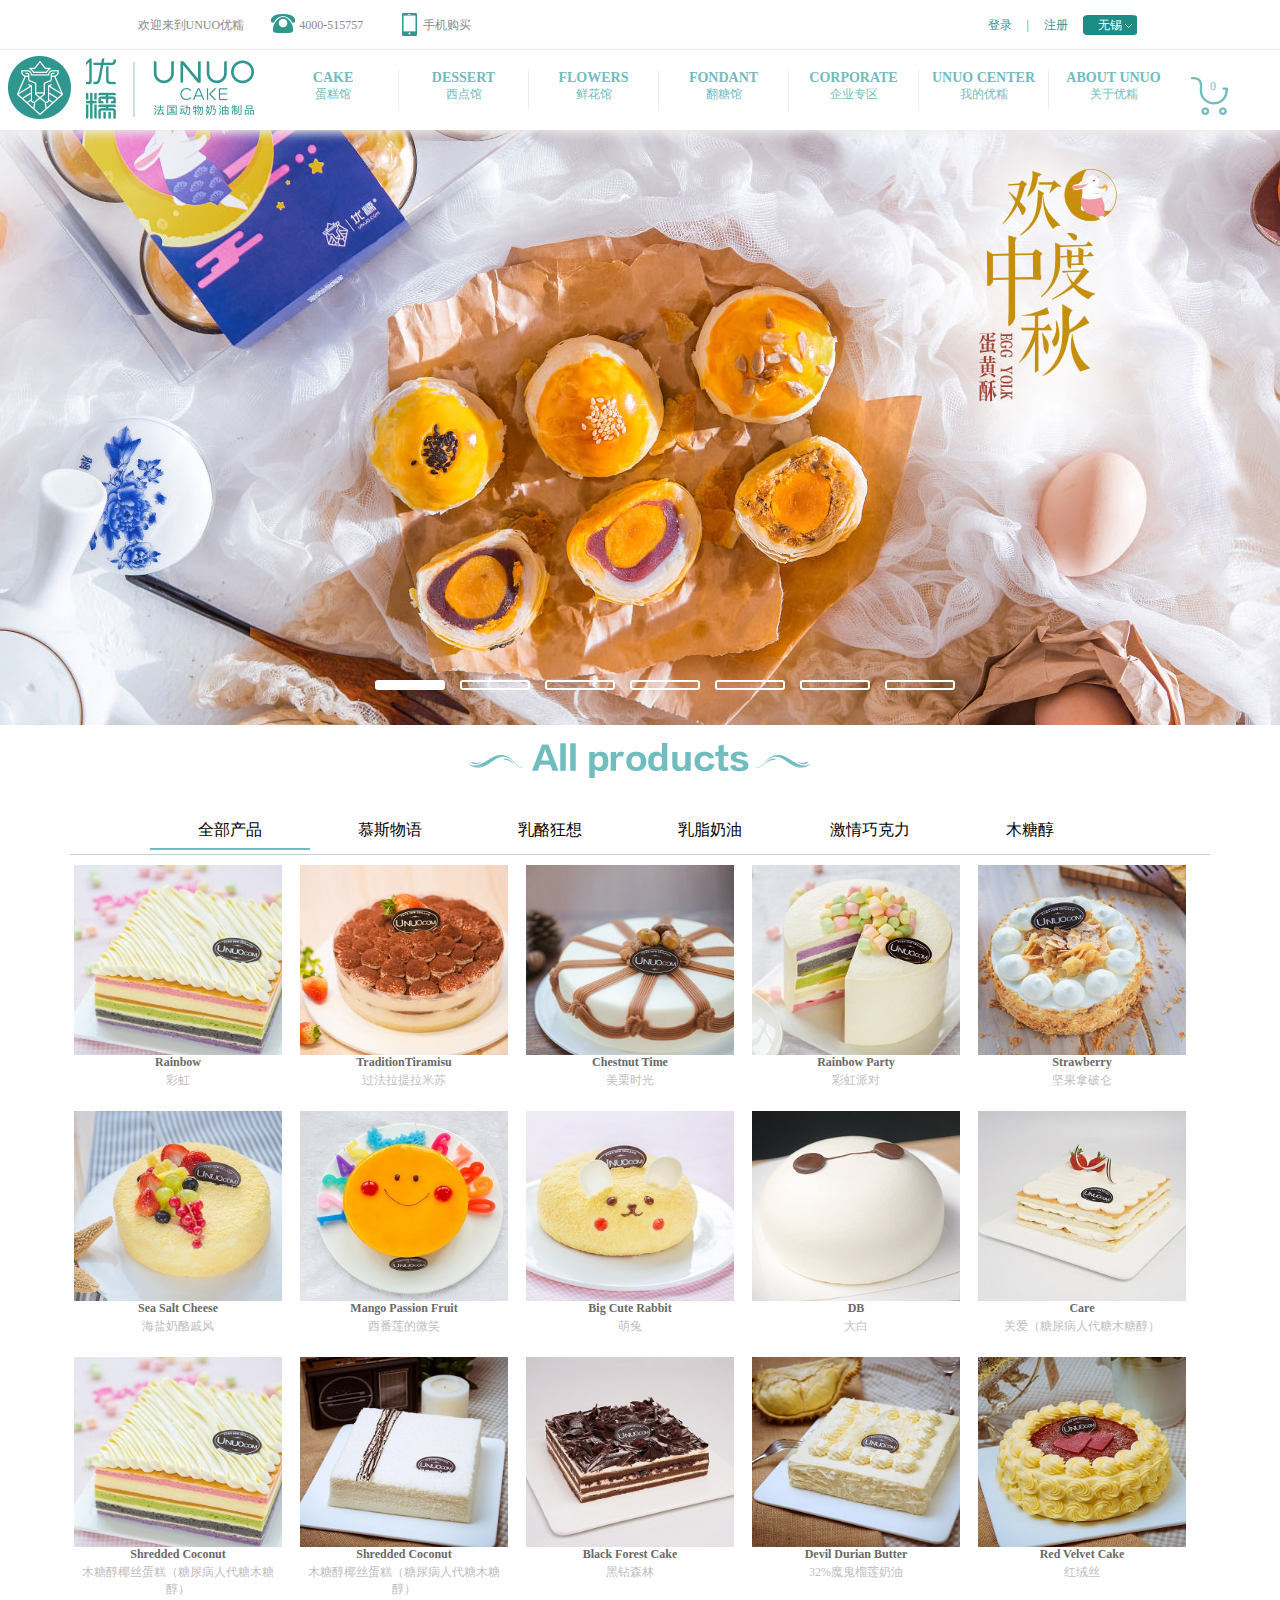
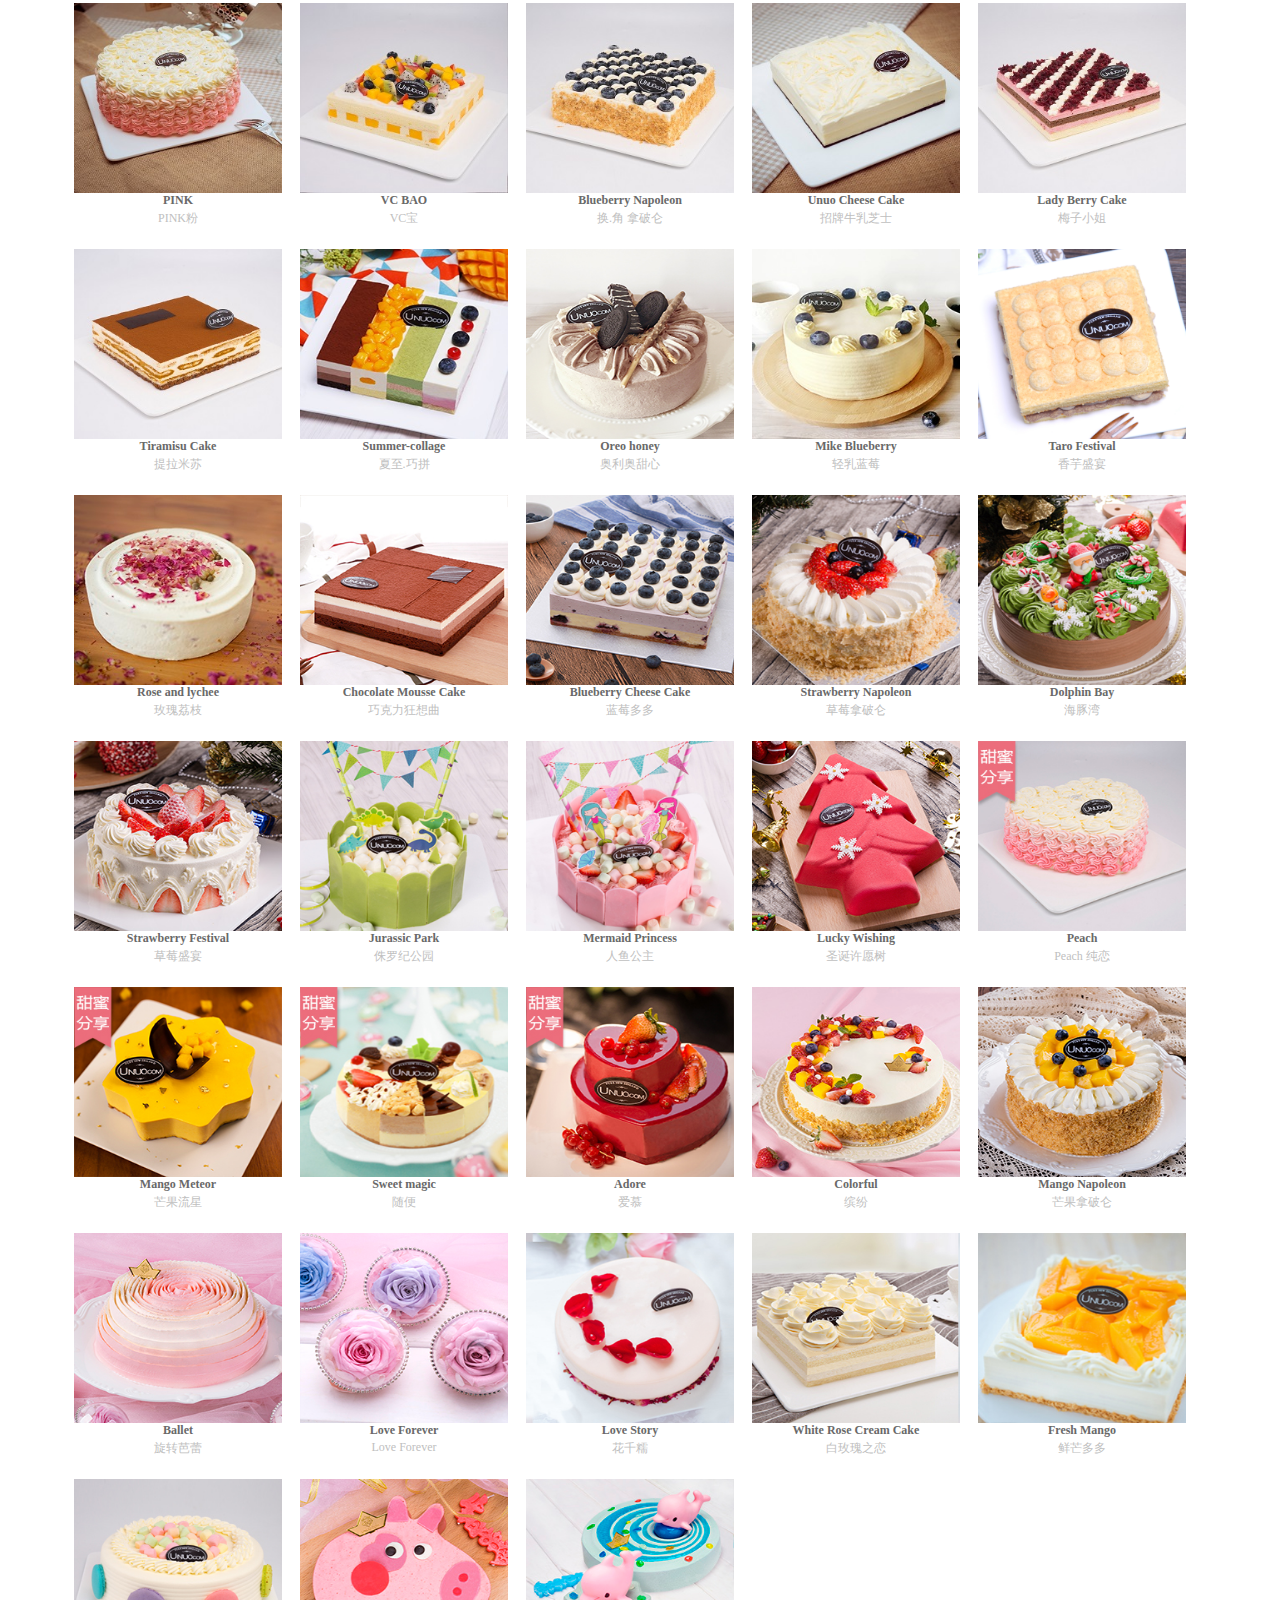
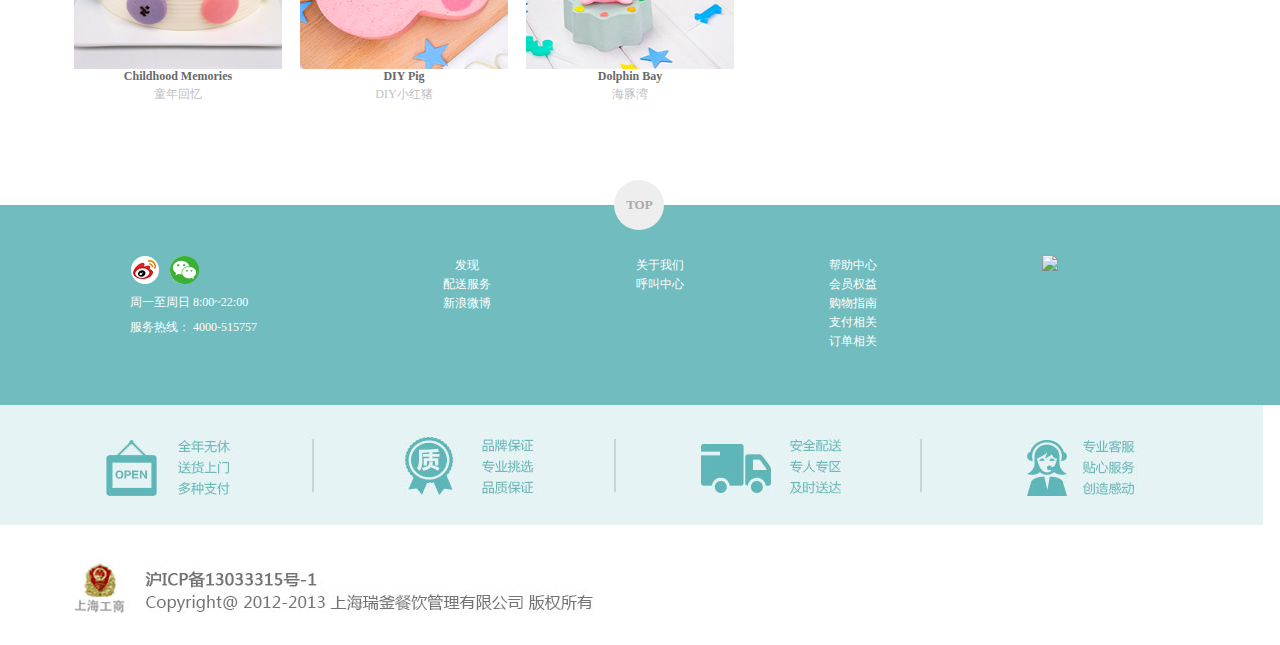
==== html/index.html @ 5b23b8e5 "第一次提交" ====
<!DOCTYPE html>
<html>
	<head>
		<meta charset="utf-8" />
		<title></title>
		<link rel="stylesheet" type="text/css" href="../css/head.css"/>
		<link rel="stylesheet" type="text/css" href="../css/foot.css"/>
		<link rel="stylesheet" type="text/css" href="../css/index.css"/>
		<script src="../lib/require.js" data-main = "../js/index"></script>
	</head>
	<body>
		<!--进入页面-->
		
	<div class="showdo"></div>
	<div id="addcart">
		
	</div>
		<div id="shadow">
			<div class="content">
				<div><img src="../img/index/area_logo.png"/></div>
				<h4>欢迎来到UNUO官网商城</h4>
				<p>请选择城市</p>
				<ul>
					<li>无锡</li>
					<li>常州</li>
					<li>苏州</li>
				</ul>
			</div>
		</div>
		<!--加载头部-->	
		<div class="header"></div>
		<!--轮播图-->
		<div id="slider">
			<ul class="cimg">
				<li><a href="##"><img src="../img/index/150486097592657.jpg"/></a></li>
				<li><a href="##"><img src="../img/index/148532639971562.jpg"/></a></li>
				<li><a href="##"><img src="../img/index/149708135906036.jpg"/></a></li>
				<li><a href="##"><img src="../img/index/148911389766988.jpg"/></a></li>
				<li><a href="##"><img src="../img/index/150460140266092.jpg"/></a></li>
				<li><a href="##"><img src="../img/index/149568120107261.jpg"/></a></li>
				<li><a href="##"><img src="../img/index/147263652977442.jpg"/></a></li>
			</ul>
			<div class="sli_btn">
				<span class="sli_color"></span>
				<span></span>
				<span></span>
				<span></span>
				<span></span>
				<span></span>
				<span></span>
			</div>
		</div>
		
		<!--头部结束-->
		<div id="headbont">
			<div class="cimg">
				<img src="../img/index/title_01 (1).png"/>
			</div>
			<ul id='top_list'>
				<li class="top_btn"><a href="##">全部产品</a></li>
				<li><a href="##">慕斯物语</a></li>
				<li><a href="##">乳酪狂想</a></li>
				<li><a href="##">乳脂奶油</a></li>
				<li><a href="##">激情巧克力</a></li>
				<li><a href="##">木糖醇</a></li>
			</ul>
		</div>
		
		<div id="main">
			<ul id='main_cont'>
						
			</ul>
		</div>
	<!--底部图片-->	
	<div id="btn_img"></div>
		<div class="footer"></div>		
	</body>
</html>
---- css/head.css ----
@charset "UTF-8";
* { margin: 0; padding: 0; box-sizing: border-box; }

li { list-style: none; }

a { text-decoration: none; }

.ouet { position: relative; }

.head { position: fixed; width: 100%; height: 130px; top: 0; left: 0; background: white; z-index: 9; }

header { height: 50px; border-bottom: 1px solid #eee; }
header .cont { width: 1005px; height: 50px; margin: 0 auto; }
header .cont .left { width: 350px; height: 50px; text-align: center; line-height: 50px; color: #8a8a8a; font-size: 12px; float: left; }
header .cont .left li { float: left; }
header .cont .left li:nth-child(2) { margin-left: 25px; width: 30px; height: 50px; background: url(../img/index/icon.png) no-repeat left center; background-position: -102px 0px; }
header .cont .left li:nth-child(4) { margin-left: 30px; width: 30px; height: 50px; background: url(../img/index/icon.png) no-repeat left center; background-position: -74px 0px; }
header .cont .left li:nth-child(5):hover img { display: block; }
header .cont .left li:nth-child(5) img { display: none; position: absolute; }
header .cont .right { width: 170px; height: 50px; text-align: center; line-height: 50px; font-size: 12px; color: #30978f; float: right; }
header .cont .right a { color: #30978f; }
header .cont .right li { margin-left: 15px; float: left; }
header .cont .right li:nth-child(4) { position: relative; }
header .cont .right li:nth-child(4) #ear { height: 20px; border-radius: 10%; color: white; width: 54px; background: url(../img/index/area_bg.png); margin-top: 15px; line-height: 20px; }
header .cont .right li:nth-child(4) #ear span { padding: 20px; background: url(../img/index/icon.png) no-repeat; }
header .cont .right li:nth-child(4) .list-cont { position: absolute; top: 40px; left: -14px; width: 200px; height: 80px; border: 1px solid #30978F; box-shadow: 0px 0px 10px #30978F; background: white; color: #8e6a55; display: none; }
header .cont .right li:nth-child(4) .list-cont p { height: 30px; }
header .cont .right li:nth-child(4) .list-cont em { margin: 20px; }

/*瀵艰埅*/
.head nav { height: 80px; box-shadow: 0px 3px 10px #eee; margin-bottom: 0px; width: 100%; }
.head nav .log { float: left; margin-top: 5px; }
.head nav #navcont { width: 1300px; }
.head nav ul { width: 920px; height: 80px; float: left; }
.head nav ul li { width: 130px; height: 80px; float: left; }
.head nav ul li a { margin-top: 20px; width: 130px; height: 40px; border-left: 1px solid #eee; display: flex; flex-direction: column; color: #71bcbe; text-align: center; }
.head nav ul li a:nth-child(1) samp { font-weight: bolder; font-size: 14px; font-family: "Microsoft YaHei", "榛戜綋"; }
.head nav ul li a:nth-child(1) span { font-size: 12px; }
.head nav ul .color { border-top: 3px solid #71BCBE; }
.head nav ul #one { border: none; }
.head nav #shopcart { float: left; width: 50px; height: 50px; margin-top: 20px; background: url(../img/index/icon.png) no-repeat left top; background-position: -33px 0px; text-align: center; line-height: 30px; }
.head nav #shopcart a { color: #71BCBE; font-size: 12px; }

/*澶撮儴缁撴潫*/
#headbont { height: 110px; }

#headbont .cimg { width: 350px; height: 50px; margin: 10px auto; }

#headbont #top_list { width: 1140px; height: 60px; margin: 0 auto; border-bottom: 1px solid #ccc; padding-left: 80px; }

#headbont #top_list li { float: left; width: 160px; height: 30px; margin-top: 25px; text-align: center; }

#headbont #top_list li a { color: black; }

#headbont #top_list .top_btn { border-bottom: 2px solid #71BCBE; }

/*# sourceMappingURL=head.css.map */
---- css/foot.css ----
@charset "UTF-8";
#btn_img { width: 1168px; margin: 30px auto; }

#btn_img a { margin: 8px; }

/*搴曢儴*/
.forbtn { position: relative; height: 250px; padding-top: 50px; }

footer { height: 200px; background: #71BCBE; overflow: hidden; }

.to_top { position: absolute; width: 50px; height: 50px; border-radius: 50px; background: #eee; text-align: center; line-height: 50px; font-weight: bolder; font-size: 13px; top: 25px; left: 48%; }

.to_top a { color: #aaa; }

footer a { color: white; font-size: 12px; }

footer .cnt { width: 1040px; height: 120px; margin: 0 auto; margin-top: 50px; }

footer .cnt .left { width: 240px; margin-left: 10px; float: left; }

footer .cnt .left .icon { width: 70px; height: 35px; }

footer .cnt .left .icon a:nth-child(1) { float: left; display: block; width: 30px; height: 30px; background: url(../img/index/w_icon.png) no-repeat left top; }

footer .cnt .left .icon a:nth-child(2) { float: right; display: block; width: 30px; height: 30px; background: url(../img/index/w_icon.png) no-repeat right top; }

footer .cnt .left p { color: white; font-size: 12px; line-height: 25px; }

footer .cnt .center { width: 580px; float: left; }

footer .cnt .center dl { width: 193px; float: left; text-align: center; }

footer .cnt .right { width: 200px; float: left; text-align: center; }

.btnn .footer-img { height: 120px; width: 1263px; background: #E5F3F4 url(../img/index/footer.jpg) no-repeat center center; }

.btnn .footer-beian { width: 1263px; height: 120px; background: url(../img/index/footer_beian.jpg) no-repeat center center; }

/*# sourceMappingURL=foot.css.map */
---- css/index.css ----
#shadow { width: 100%; height: 100%; background: rgba(0, 0, 0, 0.5); position: fixed; top: 0; z-index: 111; display: none; }

#shadow .content { width: 512px; height: 310px; background: white; position: fixed; top: 50%; left: 50%; z-index: 11; margin-left: -250px; margin-top: -155px; }

#shadow .content div { text-align: center; margin-top: 10px; width: 512px; height: 110px; border-bottom: 1px dashed #ccc; }

#shadow .content h4 { margin: 25px auto; width: 250px; height: 20px; font-size: 22px; color: #30978F; }

#shadow .content p, #shadow .content ul { text-align: center; width: 250px; height: 33px; margin: 0 auto; border: 1px solid #EEEEEE; color: #8c6a52; margin-bottom: 22px; font-size: 12px; line-height: 33px; cursor: pointer; }

#shadow .content ul li { float: left; margin-left: 44px; }

#slider { margin-top: 130px; position: relative; }

#slider .cimg { position: relative; width: 100%; height: 595px; }

#slider .cimg li { position: absolute; top: 0; left: 0; width: 100%; height: 595px; overflow: hidden; opacity: 0; }

#slider .cimg li a { width: 100%; height: 595px; display: block; }

#slider .cimg li:nth-child(1) { opacity: 1; }

#slider .cimg li img { margin-left: -22%; }

#slider .sli_btn { width: 597px; height: 20px; position: absolute; top: 550px; left: 360px; }

#slider .sli_btn span { display: block; width: 70px; height: 10px; float: left; border: 2px solid white; margin-left: 15px; border-radius: 3px; }

#slider .sli_btn .sli_color { background: white; }

#headbont { height: 110px; }

#headbont .cimg { width: 350px; height: 50px; margin: 10px auto; }

#headbont #top_list { width: 1140px; height: 60px; margin: 0 auto; border-bottom: 1px solid #ccc; padding-left: 80px; }

#headbont #top_list li { float: left; width: 160px; height: 30px; margin-top: 25px; text-align: center; }

#headbont #top_list li a { color: black; }

#headbont #top_list .top_btn { border-bottom: 2px solid #71BCBE; }

#main { width: 1132px; margin: 20px auto; overflow: hidden; position: relative; }

#main #main_cont li { float: left; width: 226px; height: 246px; display: flex; justify-content: space-between; position: relative; opacity: 1; }

#main #main_cont li .over { width: 208px; height: 190px; background: rgba(0, 0, 0, 0.5); position: absolute; display: none; }

#main #main_cont li .over img { position: absolute; top: 30%; left: 43%; }

#main #main_cont li .outbig { width: 208px; height: 190px; overflow: hidden; text-align: center; }

#main #main_cont li .bimg { width: 208px; height: 190px; margin: 0 -100%; }

#main #main_cont li .mword { background: white; z-index: 2; position: absolute; width: 208px; height: 56px; }

#main #main_cont li .mword p:nth-child(1) { text-align: center; font-size: 12px; font-weight: bolder; color: dimgray; }

#main #main_cont li .mword p:nth-child(2) { text-align: center; font-size: 12px; color: silver; margin-top: 2px; }

#main #main_cont li .mword img { margin-top: -35px; float: left; }

#main #main_cont li .pro_box { position: absolute; bottom: 0px; left: 0px; text-align: center; font-size: 12px; color: silver; margin-top: 2px; width: 208px; height: 55px; background: rgba(0, 0, 0, 0.5); color: white; }

#main #main_cont li .pro_box .left { float: left; margin-left: 20px; font-size: 13px; color: white; }

#main #main_cont li .pro_box p { margin-top: 6px; }

#main #main_cont li .pro_box span:nth-child(2) { width: 30px; height: 30px; float: right; margin: 10px; margin-right: 20px; background: url(../img/index/icon.png) no-repeat left top; background-position: -135px -13px; display: block; }

body { width: 100%; height: 100%; position: relative; }

.showdo { width: 100%; height: 100%; position: absolute; background: rgba(10, 10, 10, 0.5); z-index: 999; display: none; }

#addcart { display: none; width: 330px; height: 330px; background: white; position: absolute; z-index: 1000; left: 40%; font-size: 12px; color: #7d7d7d; }

#addcart .try_it li:nth-child(1) { background: url(../img/index/icon.png) no-repeat; width: 20px; height: 20px; margin-left: 280px; background-position: -221px -94px; }

#addcart .try_it li:nth-child(2) { color: #ccc; margin: 0px 10px; }

#addcart .try_it li:nth-child(3) { color: #696969; width: 300px; border-bottom: 1px solid #696969; margin: 0px 10px; padding-bottom: 10px; }

#addcart .try_it li:nth-child(4) { width: 50px; height: 50px; border-radius: 50%; background: #71BCBE; color: white; margin: 10px; margin-left: 30px; text-align: center; line-height: 50px; }

#addcart .try_it li:nth-child(5), .try_it li:nth-child(6), .try_it li:nth-child(7), .try_it li:nth-child(8) { margin: 12px; margin-left: 40px; background: url(../img/index/icon.png) no-repeat; background-position: -285px -102px; padding-left: 14px; }

#addcart .try_it li:nth-child(9) { font-size: 14px; color: #30978F; margin: 10px; margin-left: 40px; }

#addcart .try_it li:nth-child(9) span { padding: 0px 13px; border: 1px solid #1B8C86; font-size: 20px; }

#addcart .try_it li:nth-child(9) span:nth-child(1) { margin-left: 8px; }

#addcart .try_it li:nth-child(9) em { color: #b0916a; padding: 2px 13px; font-style: normal; font-size: 12px; }

#addcart .try_it li:nth-child(10) a { width:45%;display:block;line-height:25px;height:25px;text-align:center;float:left;color: white;background: #1b8c86;margin-left:5px ;border-radius: 2px; }

#addcart .try_it li:nth-child(10) { margin-top: 24px; }

#addcart .try_it li:nth-child(10) a:nth-child(1) { margin-left: 13px; }

#btn_img { width: 1168px; margin: 30px auto; }

#btn_img a { margin: 8px; }

/*# sourceMappingURL=index.css.map */
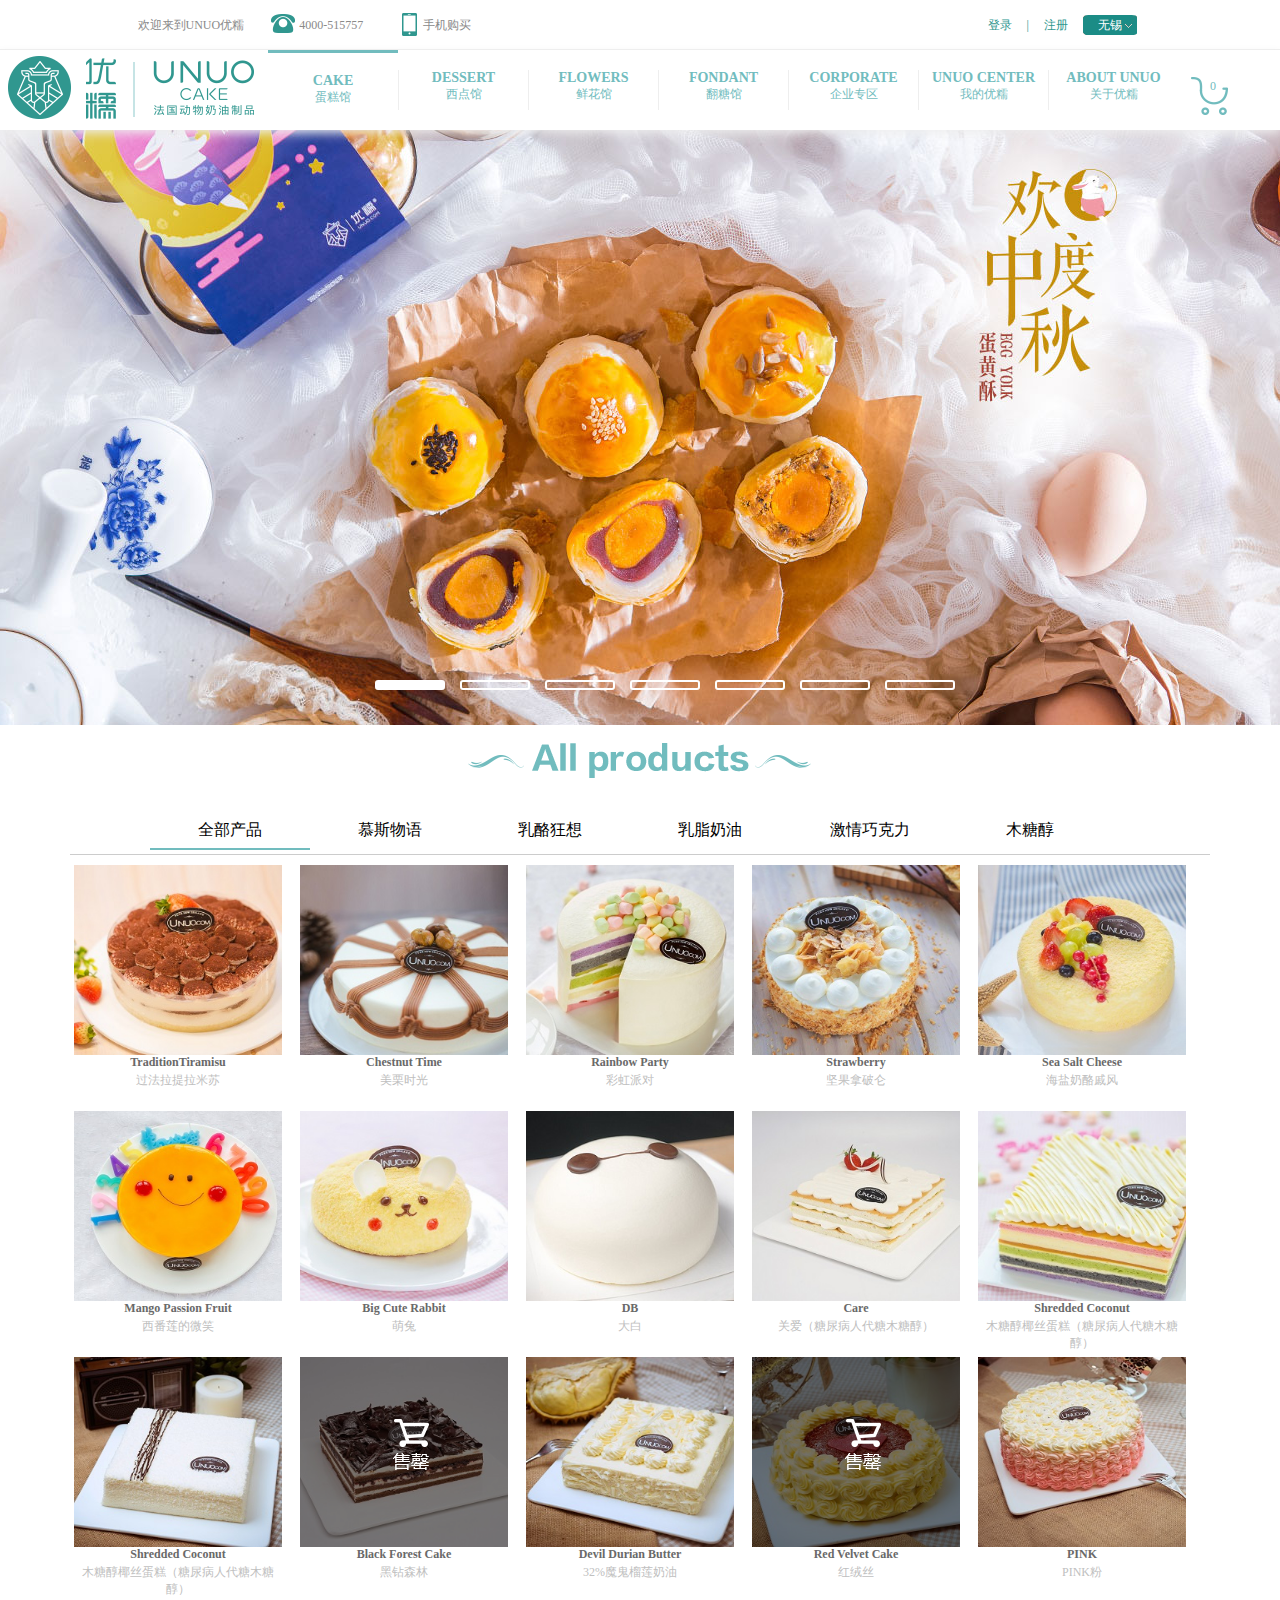
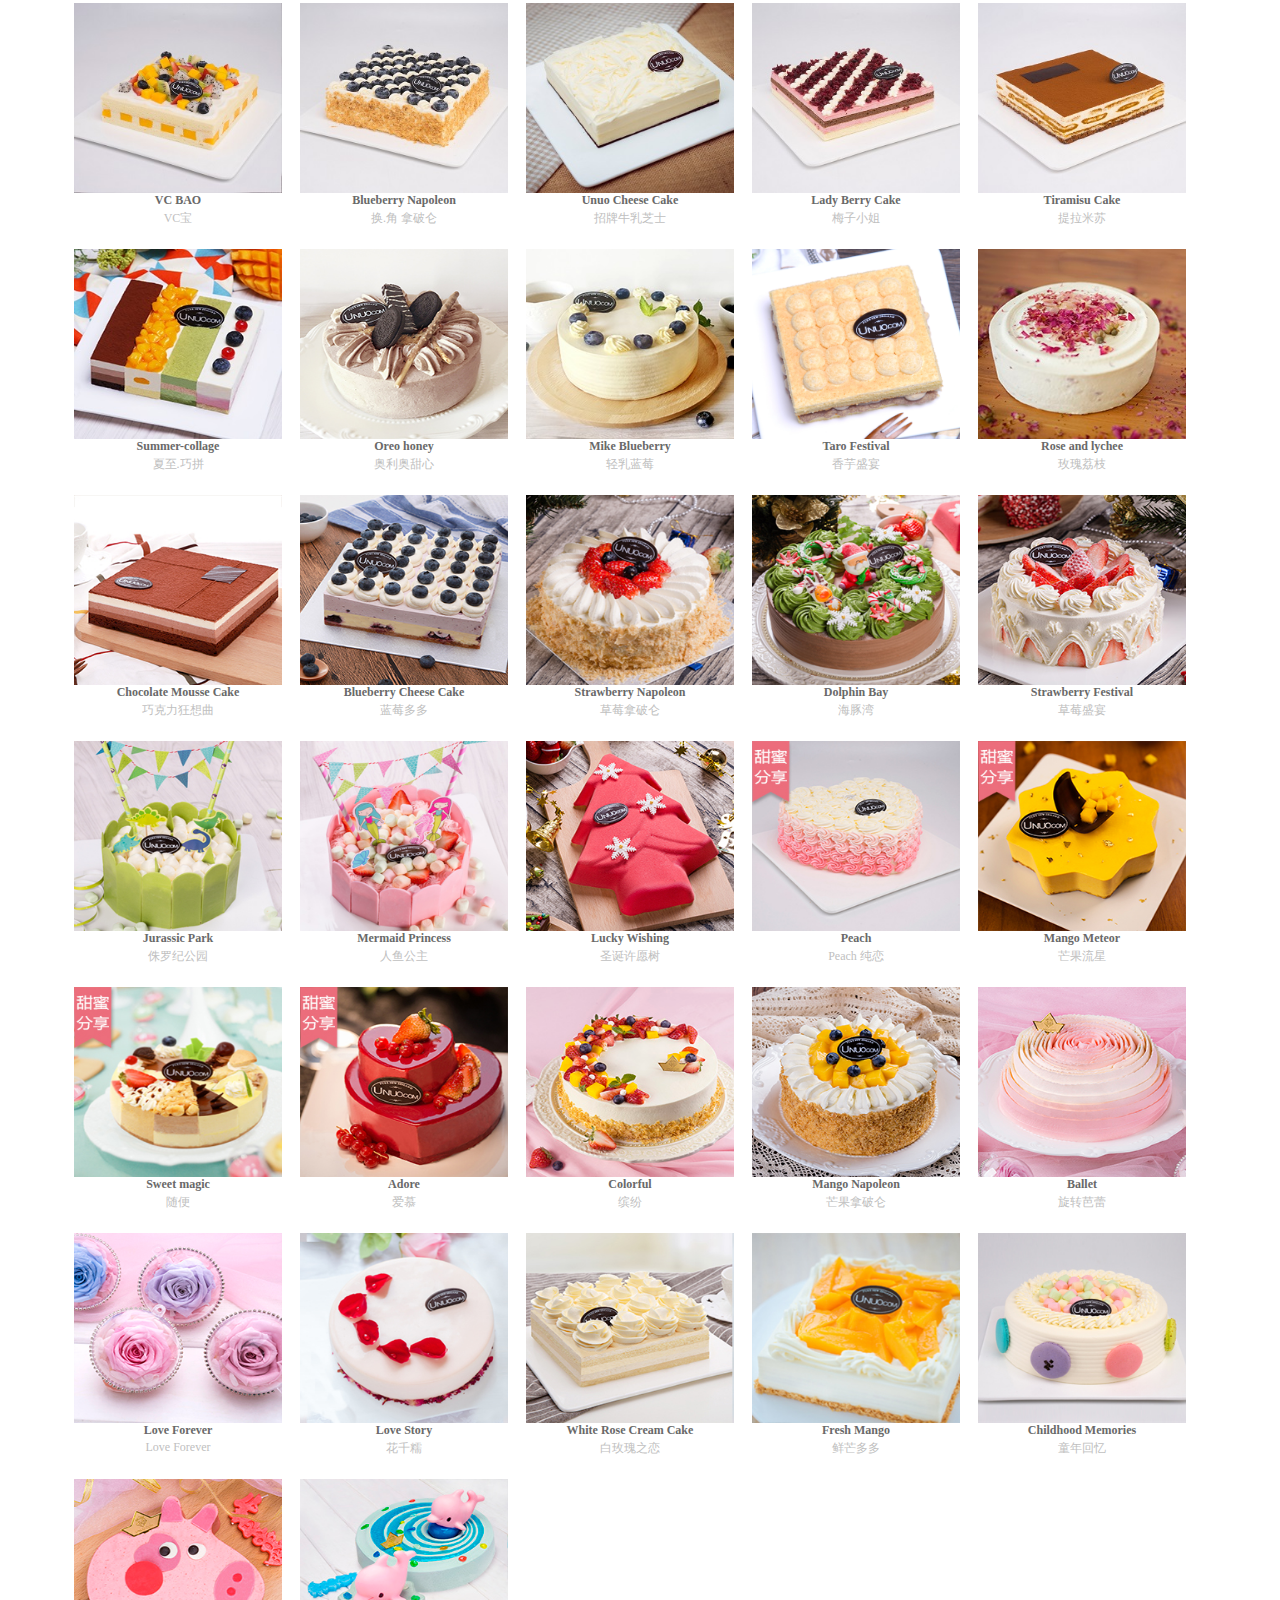
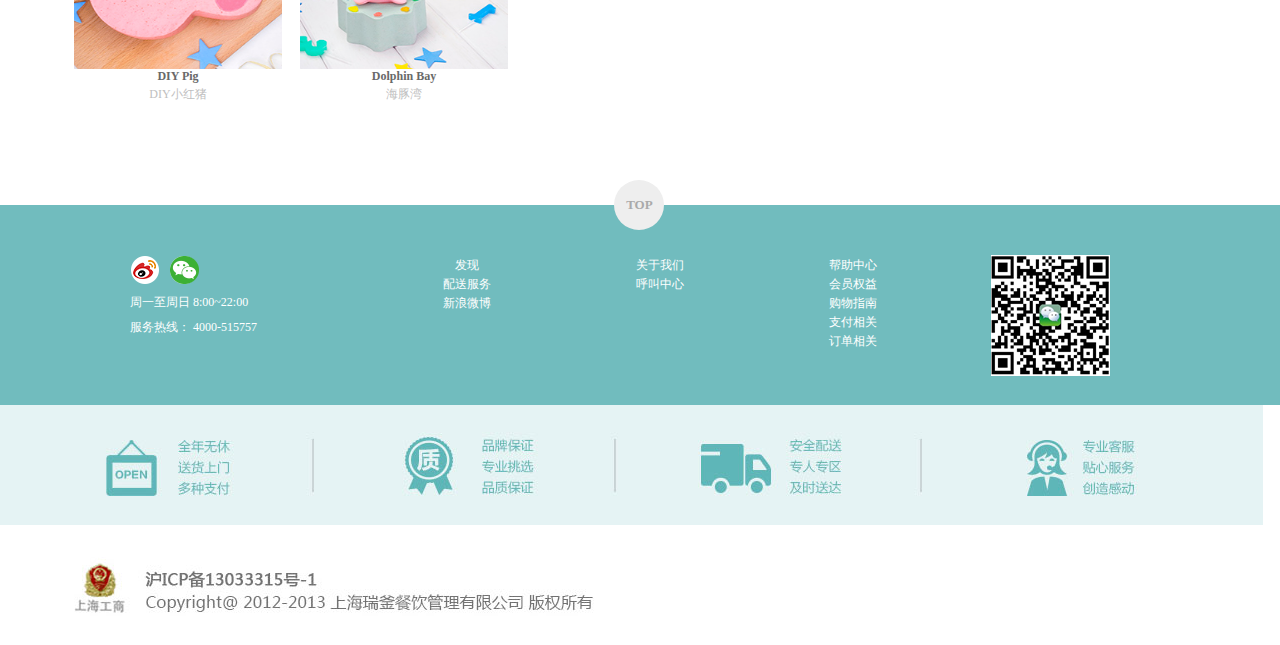
==== commit e40aff3a: "tow" ====
--- a/html/index.html
+++ b/html/index.html
@@ -9,12 +9,10 @@
 		<script src="../lib/require.js" data-main = "../js/index"></script>
 	</head>
 	<body>
-		<!--进入页面-->
-		
+		<!--进入页面-->		
 	<div class="showdo"></div>
-	<div id="addcart">
-		
-	</div>
+	<div id="addcart"></div>		
+	
 		<div id="shadow">
 			<div class="content">
 				<div><img src="../img/index/area_logo.png"/></div>
@@ -67,9 +65,13 @@
 		</div>
 		
 		<div id="main">
-			<ul id='main_cont'>
-						
+			<ul id='main_cont'>					
 			</ul>
+		</div>
+		<!--页面跳转-->
+		<div class="sucees">
+			<p>提示信息</p>
+			<p>商品加入购物车成功</p>
 		</div>
 	<!--底部图片-->	
 	<div id="btn_img"></div>
--- a/css/index.css
+++ b/css/index.css
@@ -92,7 +92,7 @@
 
 #addcart .try_it li:nth-child(9) em { color: #b0916a; padding: 2px 13px; font-style: normal; font-size: 12px; }
 
-#addcart .try_it li:nth-child(10) a { width:45%;display:block;line-height:25px;height:25px;text-align:center;float:left;color: white;background: #1b8c86;margin-left:5px ;border-radius: 2px; }
+#addcart .try_it li:nth-child(10) a { width: 45%; display: block; line-height: 30px; height: 30px; text-align: center; float: left; color: white; background: #1b8c86; margin-left: 5px; border-radius: 2px; font-size: 13px; }
 
 #addcart .try_it li:nth-child(10) { margin-top: 24px; }
 
@@ -102,4 +102,11 @@
 
 #btn_img a { margin: 8px; }
 
+.sucees { position: absolute; width: 350px; height: 150px; border: 2px solid #AAAAAA; top: 10%; left: 35%; z-index: 999; background: white; display: none; }
+
+.sucees p:nth-child(1) { height: 50px; color: #1B8C86; line-height: 50px; padding-left: 20px; border-bottom: 2px solid #AAAAAA; }
+
+.sucees p:nth-child(2) { color: #71BCBE; line-height: 100px; text-align: center; font-size: 12px; }
+
+
 /*# sourceMappingURL=index.css.map */
